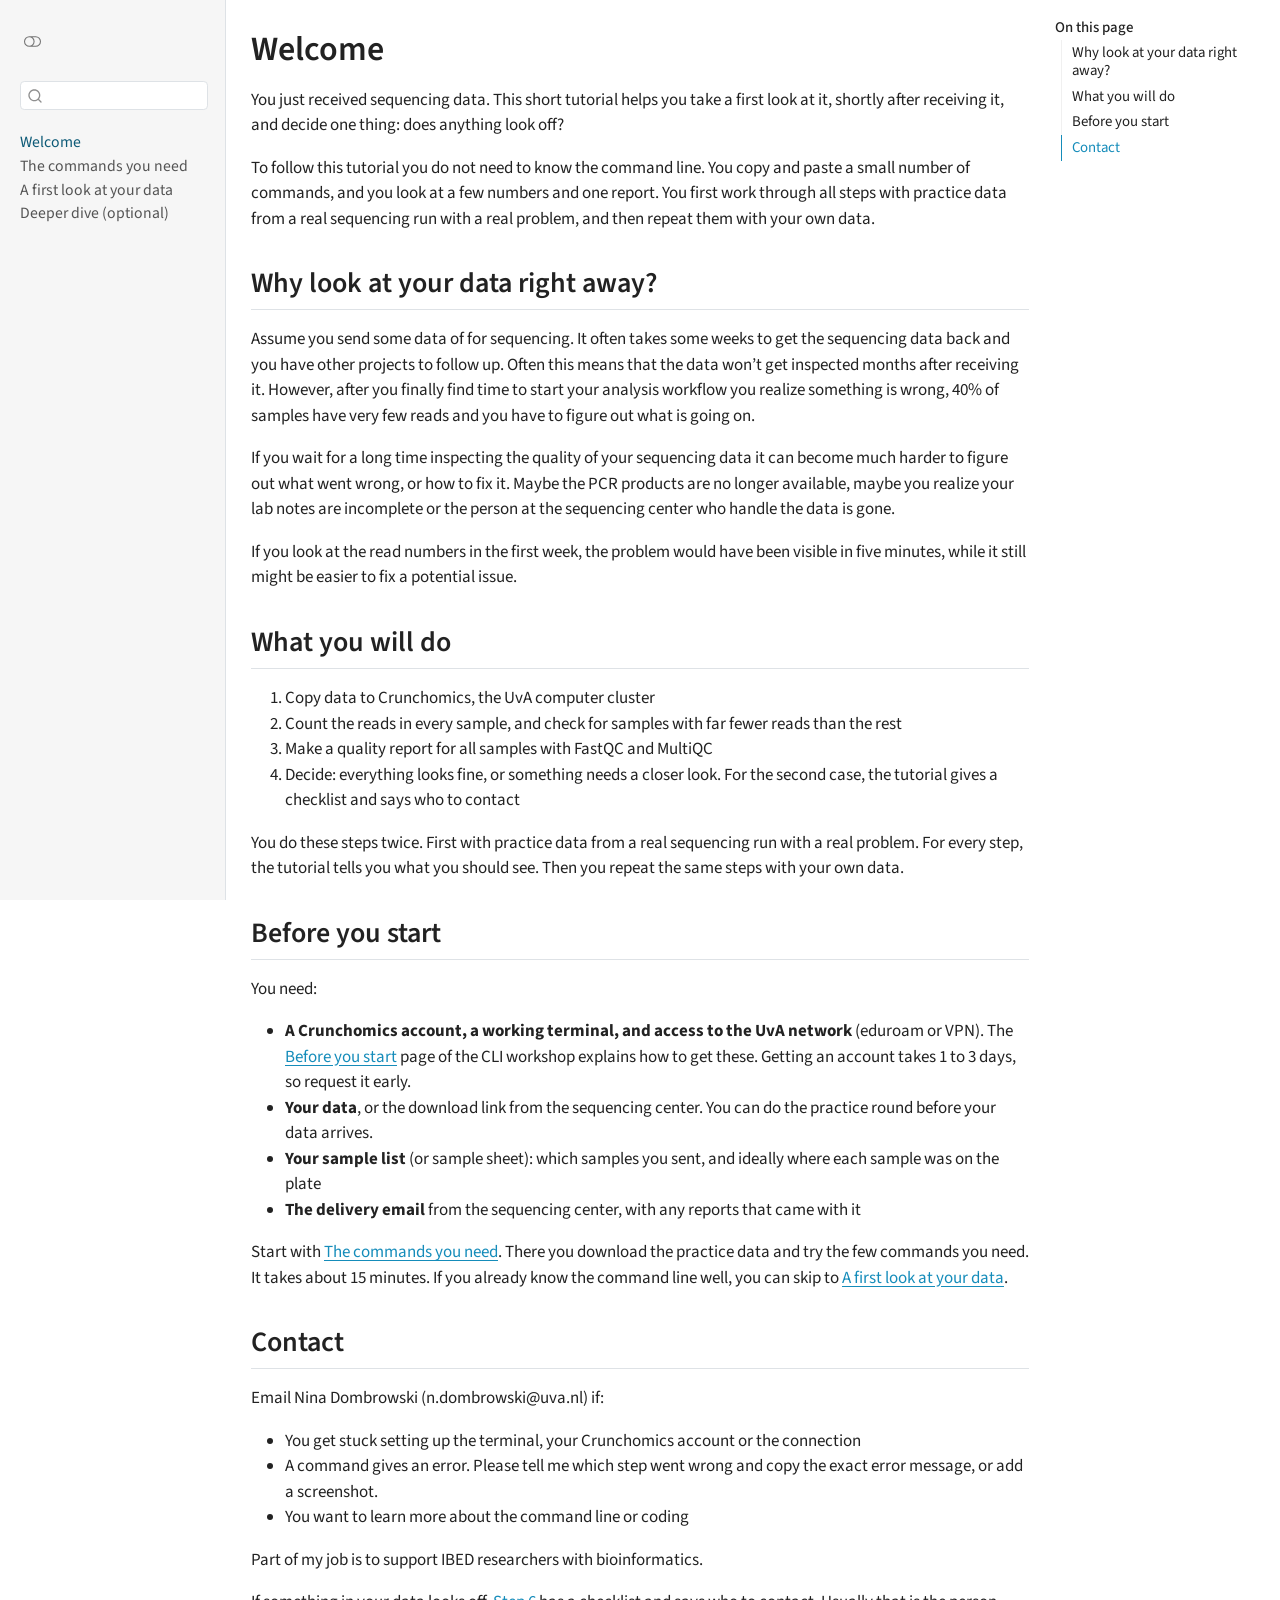
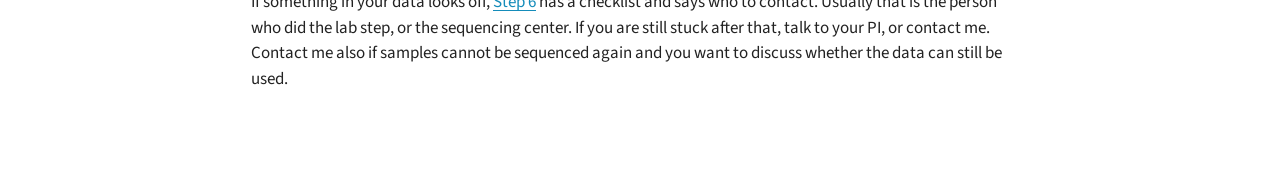
==== docs/index.html @ c7c20f43 "initial version put online" ====
<!DOCTYPE html>
<html xmlns="http://www.w3.org/1999/xhtml" lang="en" xml:lang="en"><head>

<meta charset="utf-8">
<meta name="generator" content="quarto-1.8.25">

<meta name="viewport" content="width=device-width, initial-scale=1.0, user-scalable=yes">


<title>Welcome – First look at your sequencing data</title>
<style>
code{white-space: pre-wrap;}
span.smallcaps{font-variant: small-caps;}
div.columns{display: flex; gap: min(4vw, 1.5em);}
div.column{flex: auto; overflow-x: auto;}
div.hanging-indent{margin-left: 1.5em; text-indent: -1.5em;}
ul.task-list{list-style: none;}
ul.task-list li input[type="checkbox"] {
  width: 0.8em;
  margin: 0 0.8em 0.2em -1em; /* quarto-specific, see https://github.com/quarto-dev/quarto-cli/issues/4556 */ 
  vertical-align: middle;
}
</style>


<script src="site_libs/quarto-nav/quarto-nav.js"></script>
<script src="site_libs/quarto-nav/headroom.min.js"></script>
<script src="site_libs/clipboard/clipboard.min.js"></script>
<script src="site_libs/quarto-search/autocomplete.umd.js"></script>
<script src="site_libs/quarto-search/fuse.min.js"></script>
<script src="site_libs/quarto-search/quarto-search.js"></script>
<meta name="quarto:offset" content="./">
<script src="site_libs/quarto-html/quarto.js" type="module"></script>
<script src="site_libs/quarto-html/tabsets/tabsets.js" type="module"></script>
<script src="site_libs/quarto-html/axe/axe-check.js" type="module"></script>
<script src="site_libs/quarto-html/popper.min.js"></script>
<script src="site_libs/quarto-html/tippy.umd.min.js"></script>
<script src="site_libs/quarto-html/anchor.min.js"></script>
<link href="site_libs/quarto-html/tippy.css" rel="stylesheet">
<link href="site_libs/quarto-html/quarto-syntax-highlighting-7b89279ff1a6dce999919e0e67d4d9ec.css" rel="stylesheet" class="quarto-color-scheme" id="quarto-text-highlighting-styles">
<link href="site_libs/quarto-html/quarto-syntax-highlighting-dark-707d8167ce6003fca903bfe2be84ab7f.css" rel="stylesheet" class="quarto-color-scheme quarto-color-alternate" id="quarto-text-highlighting-styles">
<link href="site_libs/quarto-html/quarto-syntax-highlighting-7b89279ff1a6dce999919e0e67d4d9ec.css" rel="stylesheet" class="quarto-color-scheme-extra" id="quarto-text-highlighting-styles">
<script src="site_libs/bootstrap/bootstrap.min.js"></script>
<link href="site_libs/bootstrap/bootstrap-icons.css" rel="stylesheet">
<link href="site_libs/bootstrap/bootstrap-a8c54b696edecc08a61f744415371247.min.css" rel="stylesheet" append-hash="true" class="quarto-color-scheme" id="quarto-bootstrap" data-mode="light">
<link href="site_libs/bootstrap/bootstrap-dark-7ecb8f517338ca286f29673a4347da8d.min.css" rel="stylesheet" append-hash="true" class="quarto-color-scheme quarto-color-alternate" id="quarto-bootstrap" data-mode="dark">
<link href="site_libs/bootstrap/bootstrap-a8c54b696edecc08a61f744415371247.min.css" rel="stylesheet" append-hash="true" class="quarto-color-scheme-extra" id="quarto-bootstrap" data-mode="light">
<script id="quarto-search-options" type="application/json">{
  "location": "sidebar",
  "copy-button": false,
  "collapse-after": 3,
  "panel-placement": "start",
  "type": "textbox",
  "limit": 50,
  "keyboard-shortcut": [
    "f",
    "/",
    "s"
  ],
  "show-item-context": false,
  "language": {
    "search-no-results-text": "No results",
    "search-matching-documents-text": "matching documents",
    "search-copy-link-title": "Copy link to search",
    "search-hide-matches-text": "Hide additional matches",
    "search-more-match-text": "more match in this document",
    "search-more-matches-text": "more matches in this document",
    "search-clear-button-title": "Clear",
    "search-text-placeholder": "",
    "search-detached-cancel-button-title": "Cancel",
    "search-submit-button-title": "Submit",
    "search-label": "Search"
  }
}</script>


</head>

<body class="nav-sidebar docked quarto-light"><script id="quarto-html-before-body" type="application/javascript">
    const toggleBodyColorMode = (bsSheetEl) => {
      const mode = bsSheetEl.getAttribute("data-mode");
      const bodyEl = window.document.querySelector("body");
      if (mode === "dark") {
        bodyEl.classList.add("quarto-dark");
        bodyEl.classList.remove("quarto-light");
      } else {
        bodyEl.classList.add("quarto-light");
        bodyEl.classList.remove("quarto-dark");
      }
    }
    const toggleBodyColorPrimary = () => {
      const bsSheetEl = window.document.querySelector("link#quarto-bootstrap:not([rel=disabled-stylesheet])");
      if (bsSheetEl) {
        toggleBodyColorMode(bsSheetEl);
      }
    }
    const setColorSchemeToggle = (alternate) => {
      const toggles = window.document.querySelectorAll('.quarto-color-scheme-toggle');
      for (let i=0; i < toggles.length; i++) {
        const toggle = toggles[i];
        if (toggle) {
          if (alternate) {
            toggle.classList.add("alternate");
          } else {
            toggle.classList.remove("alternate");
          }
        }
      }
    };
    const toggleColorMode = (alternate) => {
      // Switch the stylesheets
      const primaryStylesheets = window.document.querySelectorAll('link.quarto-color-scheme:not(.quarto-color-alternate)');
      const alternateStylesheets = window.document.querySelectorAll('link.quarto-color-scheme.quarto-color-alternate');
      manageTransitions('#quarto-margin-sidebar .nav-link', false);
      if (alternate) {
        // note: dark is layered on light, we don't disable primary!
        enableStylesheet(alternateStylesheets);
        for (const sheetNode of alternateStylesheets) {
          if (sheetNode.id === "quarto-bootstrap") {
            toggleBodyColorMode(sheetNode);
          }
        }
      } else {
        disableStylesheet(alternateStylesheets);
        enableStylesheet(primaryStylesheets)
        toggleBodyColorPrimary();
      }
      manageTransitions('#quarto-margin-sidebar .nav-link', true);
      // Switch the toggles
      setColorSchemeToggle(alternate)
      // Hack to workaround the fact that safari doesn't
      // properly recolor the scrollbar when toggling (#1455)
      if (navigator.userAgent.indexOf('Safari') > 0 && navigator.userAgent.indexOf('Chrome') == -1) {
        manageTransitions("body", false);
        window.scrollTo(0, 1);
        setTimeout(() => {
          window.scrollTo(0, 0);
          manageTransitions("body", true);
        }, 40);
      }
    }
    const disableStylesheet = (stylesheets) => {
      for (let i=0; i < stylesheets.length; i++) {
        const stylesheet = stylesheets[i];
        stylesheet.rel = 'disabled-stylesheet';
      }
    }
    const enableStylesheet = (stylesheets) => {
      for (let i=0; i < stylesheets.length; i++) {
        const stylesheet = stylesheets[i];
        if(stylesheet.rel !== 'stylesheet') { // for Chrome, which will still FOUC without this check
          stylesheet.rel = 'stylesheet';
        }
      }
    }
    const manageTransitions = (selector, allowTransitions) => {
      const els = window.document.querySelectorAll(selector);
      for (let i=0; i < els.length; i++) {
        const el = els[i];
        if (allowTransitions) {
          el.classList.remove('notransition');
        } else {
          el.classList.add('notransition');
        }
      }
    }
    const isFileUrl = () => {
      return window.location.protocol === 'file:';
    }
    const hasAlternateSentinel = () => {
      let styleSentinel = getColorSchemeSentinel();
      if (styleSentinel !== null) {
        return styleSentinel === "alternate";
      } else {
        return false;
      }
    }
    const setStyleSentinel = (alternate) => {
      const value = alternate ? "alternate" : "default";
      if (!isFileUrl()) {
        window.localStorage.setItem("quarto-color-scheme", value);
      } else {
        localAlternateSentinel = value;
      }
    }
    const getColorSchemeSentinel = () => {
      if (!isFileUrl()) {
        const storageValue = window.localStorage.getItem("quarto-color-scheme");
        return storageValue != null ? storageValue : localAlternateSentinel;
      } else {
        return localAlternateSentinel;
      }
    }
    const toggleGiscusIfUsed = (isAlternate, darkModeDefault) => {
      const baseTheme = document.querySelector('#giscus-base-theme')?.value ?? 'light';
      const alternateTheme = document.querySelector('#giscus-alt-theme')?.value ?? 'dark';
      let newTheme = '';
      if(authorPrefersDark) {
        newTheme = isAlternate ? baseTheme : alternateTheme;
      } else {
        newTheme = isAlternate ? alternateTheme : baseTheme;
      }
      const changeGiscusTheme = () => {
        // From: https://github.com/giscus/giscus/issues/336
        const sendMessage = (message) => {
          const iframe = document.querySelector('iframe.giscus-frame');
          if (!iframe) return;
          iframe.contentWindow.postMessage({ giscus: message }, 'https://giscus.app');
        }
        sendMessage({
          setConfig: {
            theme: newTheme
          }
        });
      }
      const isGiscussLoaded = window.document.querySelector('iframe.giscus-frame') !== null;
      if (isGiscussLoaded) {
        changeGiscusTheme();
      }
    };
    const authorPrefersDark = false;
    const darkModeDefault = authorPrefersDark;
      document.querySelector('link#quarto-text-highlighting-styles.quarto-color-scheme-extra').rel = 'disabled-stylesheet';
      document.querySelector('link#quarto-bootstrap.quarto-color-scheme-extra').rel = 'disabled-stylesheet';
    let localAlternateSentinel = darkModeDefault ? 'alternate' : 'default';
    // Dark / light mode switch
    window.quartoToggleColorScheme = () => {
      // Read the current dark / light value
      let toAlternate = !hasAlternateSentinel();
      toggleColorMode(toAlternate);
      setStyleSentinel(toAlternate);
      toggleGiscusIfUsed(toAlternate, darkModeDefault);
      window.dispatchEvent(new Event('resize'));
    };
    // Switch to dark mode if need be
    if (hasAlternateSentinel()) {
      toggleColorMode(true);
    } else {
      toggleColorMode(false);
    }
  </script>

<div id="quarto-search-results"></div>
  <header id="quarto-header" class="headroom fixed-top">
  <nav class="quarto-secondary-nav">
    <div class="container-fluid d-flex">
      <button type="button" class="quarto-btn-toggle btn" data-bs-toggle="collapse" role="button" data-bs-target=".quarto-sidebar-collapse-item" aria-controls="quarto-sidebar" aria-expanded="false" aria-label="Toggle sidebar navigation" onclick="if (window.quartoToggleHeadroom) { window.quartoToggleHeadroom(); }">
        <i class="bi bi-layout-text-sidebar-reverse"></i>
      </button>
        <nav class="quarto-page-breadcrumbs" aria-label="breadcrumb"><ol class="breadcrumb"><li class="breadcrumb-item"><a href="./index.html">Welcome</a></li></ol></nav>
        <a class="flex-grow-1" role="navigation" data-bs-toggle="collapse" data-bs-target=".quarto-sidebar-collapse-item" aria-controls="quarto-sidebar" aria-expanded="false" aria-label="Toggle sidebar navigation" onclick="if (window.quartoToggleHeadroom) { window.quartoToggleHeadroom(); }">      
        </a>
      <button type="button" class="btn quarto-search-button" aria-label="Search" onclick="window.quartoOpenSearch();">
        <i class="bi bi-search"></i>
      </button>
    </div>
  </nav>
</header>
<!-- content -->
<div id="quarto-content" class="quarto-container page-columns page-rows-contents page-layout-article">
<!-- sidebar -->
  <nav id="quarto-sidebar" class="sidebar collapse collapse-horizontal quarto-sidebar-collapse-item sidebar-navigation docked overflow-auto">
    <div class="pt-lg-2 mt-2 text-left sidebar-header">
      <a href="./index.html" class="sidebar-logo-link">
      </a>
      <div class="sidebar-tools-main">
  <a href="" class="quarto-color-scheme-toggle quarto-navigation-tool  px-1" onclick="window.quartoToggleColorScheme(); return false;" title="Toggle dark mode"><i class="bi"></i></a>
</div>
      </div>
        <div class="mt-2 flex-shrink-0 align-items-center">
        <div class="sidebar-search">
        <div id="quarto-search" class="" title="Search"></div>
        </div>
        </div>
    <div class="sidebar-menu-container"> 
    <ul class="list-unstyled mt-1">
        <li class="sidebar-item">
  <div class="sidebar-item-container"> 
  <a href="./index.html" class="sidebar-item-text sidebar-link active">
 <span class="menu-text">Welcome</span></a>
  </div>
</li>
        <li class="sidebar-item">
  <div class="sidebar-item-container"> 
  <a href="./source/cli_minimum.html" class="sidebar-item-text sidebar-link">
 <span class="menu-text">The commands you need</span></a>
  </div>
</li>
        <li class="sidebar-item">
  <div class="sidebar-item-container"> 
  <a href="./source/first_look.html" class="sidebar-item-text sidebar-link">
 <span class="menu-text">A first look at your data</span></a>
  </div>
</li>
        <li class="sidebar-item">
  <div class="sidebar-item-container"> 
  <a href="./source/deeper_dive.html" class="sidebar-item-text sidebar-link">
 <span class="menu-text">Deeper dive (optional)</span></a>
  </div>
</li>
    </ul>
    </div>
</nav>
<div id="quarto-sidebar-glass" class="quarto-sidebar-collapse-item" data-bs-toggle="collapse" data-bs-target=".quarto-sidebar-collapse-item"></div>
<!-- margin-sidebar -->
    <div id="quarto-margin-sidebar" class="sidebar margin-sidebar">
        <nav id="TOC" role="doc-toc" class="toc-active">
    <h2 id="toc-title">On this page</h2>
   
  <ul>
  <li><a href="#why-look-at-your-data-right-away" id="toc-why-look-at-your-data-right-away" class="nav-link active" data-scroll-target="#why-look-at-your-data-right-away">Why look at your data right away?</a></li>
  <li><a href="#what-you-will-do" id="toc-what-you-will-do" class="nav-link" data-scroll-target="#what-you-will-do">What you will do</a></li>
  <li><a href="#before-you-start" id="toc-before-you-start" class="nav-link" data-scroll-target="#before-you-start">Before you start</a></li>
  <li><a href="#contact" id="toc-contact" class="nav-link" data-scroll-target="#contact">Contact</a></li>
  </ul>
</nav>
    </div>
<!-- main -->
<main class="content" id="quarto-document-content">


<header id="title-block-header" class="quarto-title-block default">
<div class="quarto-title">
<h1 class="title">Welcome</h1>
</div>



<div class="quarto-title-meta">

    
  
    
  </div>
  


</header>


<p>You just received sequencing data. This short tutorial helps you take a first look at it, shortly after receiving it, and decide one thing: does anything look off?</p>
<p>To follow this tutorial you do not need to know the command line. You copy and paste a small number of commands, and you look at a few numbers and one report. You first work through all steps with practice data from a real sequencing run with a real problem, and then repeat them with your own data.</p>
<section id="why-look-at-your-data-right-away" class="level2">
<h2 class="anchored" data-anchor-id="why-look-at-your-data-right-away">Why look at your data right away?</h2>
<p>Assume you send some data of for sequencing. It often takes some weeks to get the sequencing data back and you have other projects to follow up. Often this means that the data won’t get inspected months after receiving it. However, after you finally find time to start your analysis workflow you realize something is wrong, 40% of samples have very few reads and you have to figure out what is going on.</p>
<p>If you wait for a long time inspecting the quality of your sequencing data it can become much harder to figure out what went wrong, or how to fix it. Maybe the PCR products are no longer available, maybe you realize your lab notes are incomplete or the person at the sequencing center who handle the data is gone.</p>
<p>If you look at the read numbers in the first week, the problem would have been visible in five minutes, while it still might be easier to fix a potential issue.</p>
</section>
<section id="what-you-will-do" class="level2">
<h2 class="anchored" data-anchor-id="what-you-will-do">What you will do</h2>
<ol type="1">
<li>Copy data to Crunchomics, the UvA computer cluster</li>
<li>Count the reads in every sample, and check for samples with far fewer reads than the rest</li>
<li>Make a quality report for all samples with FastQC and MultiQC</li>
<li>Decide: everything looks fine, or something needs a closer look. For the second case, the tutorial gives a checklist and says who to contact</li>
</ol>
<p>You do these steps twice. First with practice data from a real sequencing run with a real problem. For every step, the tutorial tells you what you should see. Then you repeat the same steps with your own data.</p>
</section>
<section id="before-you-start" class="level2">
<h2 class="anchored" data-anchor-id="before-you-start">Before you start</h2>
<p>You need:</p>
<ul>
<li><strong>A Crunchomics account, a working terminal, and access to the UvA network</strong> (eduroam or VPN). The <a href="https://ndombrowski.github.io/cli_workshop/source/installation.html">Before you start</a> page of the CLI workshop explains how to get these. Getting an account takes 1 to 3 days, so request it early.</li>
<li><strong>Your data</strong>, or the download link from the sequencing center. You can do the practice round before your data arrives.</li>
<li><strong>Your sample list</strong> (or sample sheet): which samples you sent, and ideally where each sample was on the plate</li>
<li><strong>The delivery email</strong> from the sequencing center, with any reports that came with it</li>
</ul>
<p>Start with <a href="./source/cli_minimum.html">The commands you need</a>. There you download the practice data and try the few commands you need. It takes about 15 minutes. If you already know the command line well, you can skip to <a href="./source/first_look.html">A first look at your data</a>.</p>
</section>
<section id="contact" class="level2">
<h2 class="anchored" data-anchor-id="contact">Contact</h2>
<p>Email Nina Dombrowski (n.dombrowski@uva.nl) if:</p>
<ul>
<li>You get stuck setting up the terminal, your Crunchomics account or the connection</li>
<li>A command gives an error. Please tell me which step went wrong and copy the exact error message, or add a screenshot.</li>
<li>You want to learn more about the command line or coding</li>
</ul>
<p>Part of my job is to support IBED researchers with bioinformatics.</p>
<p>If something in your data looks off, <a href="./source/first_look.html#step-6-decide">Step 6</a> has a checklist and says who to contact. Usually that is the person who did the lab step, or the sequencing center. If you are still stuck after that, talk to your PI, or contact me. Contact me also if samples cannot be sequenced again and you want to discuss whether the data can still be used.</p>


</section>

</main> <!-- /main -->
<script id="quarto-html-after-body" type="application/javascript">
  window.document.addEventListener("DOMContentLoaded", function (event) {
    // Ensure there is a toggle, if there isn't float one in the top right
    if (window.document.querySelector('.quarto-color-scheme-toggle') === null) {
      const a = window.document.createElement('a');
      a.classList.add('top-right');
      a.classList.add('quarto-color-scheme-toggle');
      a.href = "";
      a.onclick = function() { try { window.quartoToggleColorScheme(); } catch {} return false; };
      const i = window.document.createElement("i");
      i.classList.add('bi');
      a.appendChild(i);
      window.document.body.appendChild(a);
    }
    setColorSchemeToggle(hasAlternateSentinel())
    const icon = "";
    const anchorJS = new window.AnchorJS();
    anchorJS.options = {
      placement: 'right',
      icon: icon
    };
    anchorJS.add('.anchored');
    const isCodeAnnotation = (el) => {
      for (const clz of el.classList) {
        if (clz.startsWith('code-annotation-')) {                     
          return true;
        }
      }
      return false;
    }
    const onCopySuccess = function(e) {
      // button target
      const button = e.trigger;
      // don't keep focus
      button.blur();
      // flash "checked"
      button.classList.add('code-copy-button-checked');
      var currentTitle = button.getAttribute("title");
      button.setAttribute("title", "Copied!");
      let tooltip;
      if (window.bootstrap) {
        button.setAttribute("data-bs-toggle", "tooltip");
        button.setAttribute("data-bs-placement", "left");
        button.setAttribute("data-bs-title", "Copied!");
        tooltip = new bootstrap.Tooltip(button, 
          { trigger: "manual", 
            customClass: "code-copy-button-tooltip",
            offset: [0, -8]});
        tooltip.show();    
      }
      setTimeout(function() {
        if (tooltip) {
          tooltip.hide();
          button.removeAttribute("data-bs-title");
          button.removeAttribute("data-bs-toggle");
          button.removeAttribute("data-bs-placement");
        }
        button.setAttribute("title", currentTitle);
        button.classList.remove('code-copy-button-checked');
      }, 1000);
      // clear code selection
      e.clearSelection();
    }
    const getTextToCopy = function(trigger) {
      const outerScaffold = trigger.parentElement.cloneNode(true);
      const codeEl = outerScaffold.querySelector('code');
      for (const childEl of codeEl.children) {
        if (isCodeAnnotation(childEl)) {
          childEl.remove();
        }
      }
      return codeEl.innerText;
    }
    const clipboard = new window.ClipboardJS('.code-copy-button:not([data-in-quarto-modal])', {
      text: getTextToCopy
    });
    clipboard.on('success', onCopySuccess);
    if (window.document.getElementById('quarto-embedded-source-code-modal')) {
      const clipboardModal = new window.ClipboardJS('.code-copy-button[data-in-quarto-modal]', {
        text: getTextToCopy,
        container: window.document.getElementById('quarto-embedded-source-code-modal')
      });
      clipboardModal.on('success', onCopySuccess);
    }
      var localhostRegex = new RegExp(/^(?:http|https):\/\/localhost\:?[0-9]*\//);
      var mailtoRegex = new RegExp(/^mailto:/);
        var filterRegex = new RegExp('/' + window.location.host + '/');
      var isInternal = (href) => {
          return filterRegex.test(href) || localhostRegex.test(href) || mailtoRegex.test(href);
      }
      // Inspect non-navigation links and adorn them if external
     var links = window.document.querySelectorAll('a[href]:not(.nav-link):not(.navbar-brand):not(.toc-action):not(.sidebar-link):not(.sidebar-item-toggle):not(.pagination-link):not(.no-external):not([aria-hidden]):not(.dropdown-item):not(.quarto-navigation-tool):not(.about-link)');
      for (var i=0; i<links.length; i++) {
        const link = links[i];
        if (!isInternal(link.href)) {
          // undo the damage that might have been done by quarto-nav.js in the case of
          // links that we want to consider external
          if (link.dataset.originalHref !== undefined) {
            link.href = link.dataset.originalHref;
          }
        }
      }
    function tippyHover(el, contentFn, onTriggerFn, onUntriggerFn) {
      const config = {
        allowHTML: true,
        maxWidth: 500,
        delay: 100,
        arrow: false,
        appendTo: function(el) {
            return el.parentElement;
        },
        interactive: true,
        interactiveBorder: 10,
        theme: 'quarto',
        placement: 'bottom-start',
      };
      if (contentFn) {
        config.content = contentFn;
      }
      if (onTriggerFn) {
        config.onTrigger = onTriggerFn;
      }
      if (onUntriggerFn) {
        config.onUntrigger = onUntriggerFn;
      }
      window.tippy(el, config); 
    }
    const noterefs = window.document.querySelectorAll('a[role="doc-noteref"]');
    for (var i=0; i<noterefs.length; i++) {
      const ref = noterefs[i];
      tippyHover(ref, function() {
        // use id or data attribute instead here
        let href = ref.getAttribute('data-footnote-href') || ref.getAttribute('href');
        try { href = new URL(href).hash; } catch {}
        const id = href.replace(/^#\/?/, "");
        const note = window.document.getElementById(id);
        if (note) {
          return note.innerHTML;
        } else {
          return "";
        }
      });
    }
    const xrefs = window.document.querySelectorAll('a.quarto-xref');
    const processXRef = (id, note) => {
      // Strip column container classes
      const stripColumnClz = (el) => {
        el.classList.remove("page-full", "page-columns");
        if (el.children) {
          for (const child of el.children) {
            stripColumnClz(child);
          }
        }
      }
      stripColumnClz(note)
      if (id === null || id.startsWith('sec-')) {
        // Special case sections, only their first couple elements
        const container = document.createElement("div");
        if (note.children && note.children.length > 2) {
          container.appendChild(note.children[0].cloneNode(true));
          for (let i = 1; i < note.children.length; i++) {
            const child = note.children[i];
            if (child.tagName === "P" && child.innerText === "") {
              continue;
            } else {
              container.appendChild(child.cloneNode(true));
              break;
            }
          }
          if (window.Quarto?.typesetMath) {
            window.Quarto.typesetMath(container);
          }
          return container.innerHTML
        } else {
          if (window.Quarto?.typesetMath) {
            window.Quarto.typesetMath(note);
          }
          return note.innerHTML;
        }
      } else {
        // Remove any anchor links if they are present
        const anchorLink = note.querySelector('a.anchorjs-link');
        if (anchorLink) {
          anchorLink.remove();
        }
        if (window.Quarto?.typesetMath) {
          window.Quarto.typesetMath(note);
        }
        if (note.classList.contains("callout")) {
          return note.outerHTML;
        } else {
          return note.innerHTML;
        }
      }
    }
    for (var i=0; i<xrefs.length; i++) {
      const xref = xrefs[i];
      tippyHover(xref, undefined, function(instance) {
        instance.disable();
        let url = xref.getAttribute('href');
        let hash = undefined; 
        if (url.startsWith('#')) {
          hash = url;
        } else {
          try { hash = new URL(url).hash; } catch {}
        }
        if (hash) {
          const id = hash.replace(/^#\/?/, "");
          const note = window.document.getElementById(id);
          if (note !== null) {
            try {
              const html = processXRef(id, note.cloneNode(true));
              instance.setContent(html);
            } finally {
              instance.enable();
              instance.show();
            }
          } else {
            // See if we can fetch this
            fetch(url.split('#')[0])
            .then(res => res.text())
            .then(html => {
              const parser = new DOMParser();
              const htmlDoc = parser.parseFromString(html, "text/html");
              const note = htmlDoc.getElementById(id);
              if (note !== null) {
                const html = processXRef(id, note);
                instance.setContent(html);
              } 
            }).finally(() => {
              instance.enable();
              instance.show();
            });
          }
        } else {
          // See if we can fetch a full url (with no hash to target)
          // This is a special case and we should probably do some content thinning / targeting
          fetch(url)
          .then(res => res.text())
          .then(html => {
            const parser = new DOMParser();
            const htmlDoc = parser.parseFromString(html, "text/html");
            const note = htmlDoc.querySelector('main.content');
            if (note !== null) {
              // This should only happen for chapter cross references
              // (since there is no id in the URL)
              // remove the first header
              if (note.children.length > 0 && note.children[0].tagName === "HEADER") {
                note.children[0].remove();
              }
              const html = processXRef(null, note);
              instance.setContent(html);
            } 
          }).finally(() => {
            instance.enable();
            instance.show();
          });
        }
      }, function(instance) {
      });
    }
        let selectedAnnoteEl;
        const selectorForAnnotation = ( cell, annotation) => {
          let cellAttr = 'data-code-cell="' + cell + '"';
          let lineAttr = 'data-code-annotation="' +  annotation + '"';
          const selector = 'span[' + cellAttr + '][' + lineAttr + ']';
          return selector;
        }
        const selectCodeLines = (annoteEl) => {
          const doc = window.document;
          const targetCell = annoteEl.getAttribute("data-target-cell");
          const targetAnnotation = annoteEl.getAttribute("data-target-annotation");
          const annoteSpan = window.document.querySelector(selectorForAnnotation(targetCell, targetAnnotation));
          const lines = annoteSpan.getAttribute("data-code-lines").split(",");
          const lineIds = lines.map((line) => {
            return targetCell + "-" + line;
          })
          let top = null;
          let height = null;
          let parent = null;
          if (lineIds.length > 0) {
              //compute the position of the single el (top and bottom and make a div)
              const el = window.document.getElementById(lineIds[0]);
              top = el.offsetTop;
              height = el.offsetHeight;
              parent = el.parentElement.parentElement;
            if (lineIds.length > 1) {
              const lastEl = window.document.getElementById(lineIds[lineIds.length - 1]);
              const bottom = lastEl.offsetTop + lastEl.offsetHeight;
              height = bottom - top;
            }
            if (top !== null && height !== null && parent !== null) {
              // cook up a div (if necessary) and position it 
              let div = window.document.getElementById("code-annotation-line-highlight");
              if (div === null) {
                div = window.document.createElement("div");
                div.setAttribute("id", "code-annotation-line-highlight");
                div.style.position = 'absolute';
                parent.appendChild(div);
              }
              div.style.top = top - 2 + "px";
              div.style.height = height + 4 + "px";
              div.style.left = 0;
              let gutterDiv = window.document.getElementById("code-annotation-line-highlight-gutter");
              if (gutterDiv === null) {
                gutterDiv = window.document.createElement("div");
                gutterDiv.setAttribute("id", "code-annotation-line-highlight-gutter");
                gutterDiv.style.position = 'absolute';
                const codeCell = window.document.getElementById(targetCell);
                const gutter = codeCell.querySelector('.code-annotation-gutter');
                gutter.appendChild(gutterDiv);
              }
              gutterDiv.style.top = top - 2 + "px";
              gutterDiv.style.height = height + 4 + "px";
            }
            selectedAnnoteEl = annoteEl;
          }
        };
        const unselectCodeLines = () => {
          const elementsIds = ["code-annotation-line-highlight", "code-annotation-line-highlight-gutter"];
          elementsIds.forEach((elId) => {
            const div = window.document.getElementById(elId);
            if (div) {
              div.remove();
            }
          });
          selectedAnnoteEl = undefined;
        };
          // Handle positioning of the toggle
      window.addEventListener(
        "resize",
        throttle(() => {
          elRect = undefined;
          if (selectedAnnoteEl) {
            selectCodeLines(selectedAnnoteEl);
          }
        }, 10)
      );
      function throttle(fn, ms) {
      let throttle = false;
      let timer;
        return (...args) => {
          if(!throttle) { // first call gets through
              fn.apply(this, args);
              throttle = true;
          } else { // all the others get throttled
              if(timer) clearTimeout(timer); // cancel #2
              timer = setTimeout(() => {
                fn.apply(this, args);
                timer = throttle = false;
              }, ms);
          }
        };
      }
        // Attach click handler to the DT
        const annoteDls = window.document.querySelectorAll('dt[data-target-cell]');
        for (const annoteDlNode of annoteDls) {
          annoteDlNode.addEventListener('click', (event) => {
            const clickedEl = event.target;
            if (clickedEl !== selectedAnnoteEl) {
              unselectCodeLines();
              const activeEl = window.document.querySelector('dt[data-target-cell].code-annotation-active');
              if (activeEl) {
                activeEl.classList.remove('code-annotation-active');
              }
              selectCodeLines(clickedEl);
              clickedEl.classList.add('code-annotation-active');
            } else {
              // Unselect the line
              unselectCodeLines();
              clickedEl.classList.remove('code-annotation-active');
            }
          });
        }
    const findCites = (el) => {
      const parentEl = el.parentElement;
      if (parentEl) {
        const cites = parentEl.dataset.cites;
        if (cites) {
          return {
            el,
            cites: cites.split(' ')
          };
        } else {
          return findCites(el.parentElement)
        }
      } else {
        return undefined;
      }
    };
    var bibliorefs = window.document.querySelectorAll('a[role="doc-biblioref"]');
    for (var i=0; i<bibliorefs.length; i++) {
      const ref = bibliorefs[i];
      const citeInfo = findCites(ref);
      if (citeInfo) {
        tippyHover(citeInfo.el, function() {
          var popup = window.document.createElement('div');
          citeInfo.cites.forEach(function(cite) {
            var citeDiv = window.document.createElement('div');
            citeDiv.classList.add('hanging-indent');
            citeDiv.classList.add('csl-entry');
            var biblioDiv = window.document.getElementById('ref-' + cite);
            if (biblioDiv) {
              citeDiv.innerHTML = biblioDiv.innerHTML;
            }
            popup.appendChild(citeDiv);
          });
          return popup.innerHTML;
        });
      }
    }
  });
  </script>
</div> <!-- /content -->




</body></html>
---- docs/site_libs/quarto-html/tippy.css ----
.tippy-box[data-animation=fade][data-state=hidden]{opacity:0}[data-tippy-root]{max-width:calc(100vw - 10px)}.tippy-box{position:relative;background-color:#333;color:#fff;border-radius:4px;font-size:14px;line-height:1.4;white-space:normal;outline:0;transition-property:transform,visibility,opacity}.tippy-box[data-placement^=top]>.tippy-arrow{bottom:0}.tippy-box[data-placement^=top]>.tippy-arrow:before{bottom:-7px;left:0;border-width:8px 8px 0;border-top-color:initial;transform-origin:center top}.tippy-box[data-placement^=bottom]>.tippy-arrow{top:0}.tippy-box[data-placement^=bottom]>.tippy-arrow:before{top:-7px;left:0;border-width:0 8px 8px;border-bottom-color:initial;transform-origin:center bottom}.tippy-box[data-placement^=left]>.tippy-arrow{right:0}.tippy-box[data-placement^=left]>.tippy-arrow:before{border-width:8px 0 8px 8px;border-left-color:initial;right:-7px;transform-origin:center left}.tippy-box[data-placement^=right]>.tippy-arrow{left:0}.tippy-box[data-placement^=right]>.tippy-arrow:before{left:-7px;border-width:8px 8px 8px 0;border-right-color:initial;transform-origin:center right}.tippy-box[data-inertia][data-state=visible]{transition-timing-function:cubic-bezier(.54,1.5,.38,1.11)}.tippy-arrow{width:16px;height:16px;color:#333}.tippy-arrow:before{content:"";position:absolute;border-color:transparent;border-style:solid}.tippy-content{position:relative;padding:5px 9px;z-index:1}
---- docs/site_libs/quarto-html/quarto-syntax-highlighting-7b89279ff1a6dce999919e0e67d4d9ec.css ----
/* quarto syntax highlight colors */
:root {
  --quarto-hl-ot-color: #003B4F;
  --quarto-hl-at-color: #657422;
  --quarto-hl-ss-color: #20794D;
  --quarto-hl-an-color: #5E5E5E;
  --quarto-hl-fu-color: #4758AB;
  --quarto-hl-st-color: #20794D;
  --quarto-hl-cf-color: #003B4F;
  --quarto-hl-op-color: #5E5E5E;
  --quarto-hl-er-color: #AD0000;
  --quarto-hl-bn-color: #AD0000;
  --quarto-hl-al-color: #AD0000;
  --quarto-hl-va-color: #111111;
  --quarto-hl-bu-color: inherit;
  --quarto-hl-ex-color: inherit;
  --quarto-hl-pp-color: #AD0000;
  --quarto-hl-in-color: #5E5E5E;
  --quarto-hl-vs-color: #20794D;
  --quarto-hl-wa-color: #5E5E5E;
  --quarto-hl-do-color: #5E5E5E;
  --quarto-hl-im-color: #00769E;
  --quarto-hl-ch-color: #20794D;
  --quarto-hl-dt-color: #AD0000;
  --quarto-hl-fl-color: #AD0000;
  --quarto-hl-co-color: #5E5E5E;
  --quarto-hl-cv-color: #5E5E5E;
  --quarto-hl-cn-color: #8f5902;
  --quarto-hl-sc-color: #5E5E5E;
  --quarto-hl-dv-color: #AD0000;
  --quarto-hl-kw-color: #003B4F;
}

/* other quarto variables */
:root {
  --quarto-font-monospace: SFMono-Regular, Menlo, Monaco, Consolas, "Liberation Mono", "Courier New", monospace;
}

/* syntax highlight based on Pandoc's rules */
pre > code.sourceCode > span {
  color: #003B4F;
}

code.sourceCode > span {
  color: #003B4F;
}

div.sourceCode,
div.sourceCode pre.sourceCode {
  color: #003B4F;
}

/* Normal */
code span {
  color: #003B4F;
}

/* Alert */
code span.al {
  color: #AD0000;
  font-style: inherit;
}

/* Annotation */
code span.an {
  color: #5E5E5E;
  font-style: inherit;
}

/* Attribute */
code span.at {
  color: #657422;
  font-style: inherit;
}

/* BaseN */
code span.bn {
  color: #AD0000;
  font-style: inherit;
}

/* BuiltIn */
code span.bu {
  font-style: inherit;
}

/* ControlFlow */
code span.cf {
  color: #003B4F;
  font-weight: bold;
  font-style: inherit;
}

/* Char */
code span.ch {
  color: #20794D;
  font-style: inherit;
}

/* Constant */
code span.cn {
  color: #8f5902;
  font-style: inherit;
}

/* Comment */
code span.co {
  color: #5E5E5E;
  font-style: inherit;
}

/* CommentVar */
code span.cv {
  color: #5E5E5E;
  font-style: italic;
}

/* Documentation */
code span.do {
  color: #5E5E5E;
  font-style: italic;
}

/* DataType */
code span.dt {
  color: #AD0000;
  font-style: inherit;
}

/* DecVal */
code span.dv {
  color: #AD0000;
  font-style: inherit;
}

/* Error */
code span.er {
  color: #AD0000;
  font-style: inherit;
}

/* Extension */
code span.ex {
  font-style: inherit;
}

/* Float */
code span.fl {
  color: #AD0000;
  font-style: inherit;
}

/* Function */
code span.fu {
  color: #4758AB;
  font-style: inherit;
}

/* Import */
code span.im {
  color: #00769E;
  font-style: inherit;
}

/* Information */
code span.in {
  color: #5E5E5E;
  font-style: inherit;
}

/* Keyword */
code span.kw {
  color: #003B4F;
  font-weight: bold;
  font-style: inherit;
}

/* Operator */
code span.op {
  color: #5E5E5E;
  font-style: inherit;
}

/* Other */
code span.ot {
  color: #003B4F;
  font-style: inherit;
}

/* Preprocessor */
code span.pp {
  color: #AD0000;
  font-style: inherit;
}

/* SpecialChar */
code span.sc {
  color: #5E5E5E;
  font-style: inherit;
}

/* SpecialString */
code span.ss {
  color: #20794D;
  font-style: inherit;
}

/* String */
code span.st {
  color: #20794D;
  font-style: inherit;
}

/* Variable */
code span.va {
  color: #111111;
  font-style: inherit;
}

/* VerbatimString */
code span.vs {
  color: #20794D;
  font-style: inherit;
}

/* Warning */
code span.wa {
  color: #5E5E5E;
  font-style: italic;
}

.prevent-inlining {
  content: "</";
}

/*# sourceMappingURL=3944bc705cfaf4c80e56f77c5205168a.css.map */
---- docs/site_libs/quarto-html/quarto-syntax-highlighting-dark-707d8167ce6003fca903bfe2be84ab7f.css ----
/* quarto syntax highlight colors */
:root {
  --quarto-hl-al-color: #f07178;
  --quarto-hl-an-color: #d4d0ab;
  --quarto-hl-at-color: #00e0e0;
  --quarto-hl-bn-color: #d4d0ab;
  --quarto-hl-bu-color: #abe338;
  --quarto-hl-ch-color: #abe338;
  --quarto-hl-co-color: #f8f8f2;
  --quarto-hl-cv-color: #ffd700;
  --quarto-hl-cn-color: #ffd700;
  --quarto-hl-cf-color: #ffa07a;
  --quarto-hl-dt-color: #ffa07a;
  --quarto-hl-dv-color: #d4d0ab;
  --quarto-hl-do-color: #f8f8f2;
  --quarto-hl-er-color: #f07178;
  --quarto-hl-ex-color: #00e0e0;
  --quarto-hl-fl-color: #d4d0ab;
  --quarto-hl-fu-color: #ffa07a;
  --quarto-hl-im-color: #abe338;
  --quarto-hl-in-color: #d4d0ab;
  --quarto-hl-kw-color: #ffa07a;
  --quarto-hl-op-color: #ffa07a;
  --quarto-hl-ot-color: #00e0e0;
  --quarto-hl-pp-color: #dcc6e0;
  --quarto-hl-re-color: #00e0e0;
  --quarto-hl-sc-color: #abe338;
  --quarto-hl-ss-color: #abe338;
  --quarto-hl-st-color: #abe338;
  --quarto-hl-va-color: #00e0e0;
  --quarto-hl-vs-color: #abe338;
  --quarto-hl-wa-color: #dcc6e0;
}

/* other quarto variables */
:root {
  --quarto-font-monospace: SFMono-Regular, Menlo, Monaco, Consolas, "Liberation Mono", "Courier New", monospace;
}

/* syntax highlight based on Pandoc's rules */
pre > code.sourceCode > span {
  color: #f8f8f2;
}

code.sourceCode > span {
  color: #f8f8f2;
}

div.sourceCode,
div.sourceCode pre.sourceCode {
  color: #f8f8f2;
}

/* Normal */
code span {
  color: #f8f8f2;
}

/* Alert */
code span.al {
  color: #f07178;
}

/* Annotation */
code span.an {
  color: #d4d0ab;
}

/* Attribute */
code span.at {
  color: #00e0e0;
}

/* BaseN */
code span.bn {
  color: #d4d0ab;
}

/* BuiltIn */
code span.bu {
  color: #abe338;
}

/* ControlFlow */
code span.cf {
  font-weight: bold;
  color: #ffa07a;
}

/* Char */
code span.ch {
  color: #abe338;
}

/* Constant */
code span.cn {
  color: #ffd700;
}

/* Comment */
code span.co {
  font-style: italic;
  color: #f8f8f2;
}

/* CommentVar */
code span.cv {
  color: #ffd700;
}

/* Documentation */
code span.do {
  color: #f8f8f2;
}

/* DataType */
code span.dt {
  color: #ffa07a;
}

/* DecVal */
code span.dv {
  color: #d4d0ab;
}

/* Error */
code span.er {
  color: #f07178;
  text-decoration: underline;
}

/* Extension */
code span.ex {
  font-weight: bold;
  color: #00e0e0;
}

/* Float */
code span.fl {
  color: #d4d0ab;
}

/* Function */
code span.fu {
  color: #ffa07a;
}

/* Import */
code span.im {
  color: #abe338;
}

/* Information */
code span.in {
  color: #d4d0ab;
}

/* Keyword */
code span.kw {
  font-weight: bold;
  color: #ffa07a;
}

/* Operator */
code span.op {
  color: #ffa07a;
}

/* Other */
code span.ot {
  color: #00e0e0;
}

/* Preprocessor */
code span.pp {
  color: #dcc6e0;
}

/* RegionMarker */
code span.re {
  background-color: #f8f8f2;
  color: #00e0e0;
}

/* SpecialChar */
code span.sc {
  color: #abe338;
}

/* SpecialString */
code span.ss {
  color: #abe338;
}

/* String */
code span.st {
  color: #abe338;
}

/* Variable */
code span.va {
  color: #00e0e0;
}

/* VerbatimString */
code span.vs {
  color: #abe338;
}

/* Warning */
code span.wa {
  color: #dcc6e0;
}

.prevent-inlining {
  content: "</";
}

/*# sourceMappingURL=f5ab3bb6f5ded8da9f12dd3a91d3da26.css.map */
---- docs/site_libs/quarto-html/quarto-syntax-highlighting-7b89279ff1a6dce999919e0e67d4d9ec.css ----
/* quarto syntax highlight colors */
:root {
  --quarto-hl-ot-color: #003B4F;
  --quarto-hl-at-color: #657422;
  --quarto-hl-ss-color: #20794D;
  --quarto-hl-an-color: #5E5E5E;
  --quarto-hl-fu-color: #4758AB;
  --quarto-hl-st-color: #20794D;
  --quarto-hl-cf-color: #003B4F;
  --quarto-hl-op-color: #5E5E5E;
  --quarto-hl-er-color: #AD0000;
  --quarto-hl-bn-color: #AD0000;
  --quarto-hl-al-color: #AD0000;
  --quarto-hl-va-color: #111111;
  --quarto-hl-bu-color: inherit;
  --quarto-hl-ex-color: inherit;
  --quarto-hl-pp-color: #AD0000;
  --quarto-hl-in-color: #5E5E5E;
  --quarto-hl-vs-color: #20794D;
  --quarto-hl-wa-color: #5E5E5E;
  --quarto-hl-do-color: #5E5E5E;
  --quarto-hl-im-color: #00769E;
  --quarto-hl-ch-color: #20794D;
  --quarto-hl-dt-color: #AD0000;
  --quarto-hl-fl-color: #AD0000;
  --quarto-hl-co-color: #5E5E5E;
  --quarto-hl-cv-color: #5E5E5E;
  --quarto-hl-cn-color: #8f5902;
  --quarto-hl-sc-color: #5E5E5E;
  --quarto-hl-dv-color: #AD0000;
  --quarto-hl-kw-color: #003B4F;
}

/* other quarto variables */
:root {
  --quarto-font-monospace: SFMono-Regular, Menlo, Monaco, Consolas, "Liberation Mono", "Courier New", monospace;
}

/* syntax highlight based on Pandoc's rules */
pre > code.sourceCode > span {
  color: #003B4F;
}

code.sourceCode > span {
  color: #003B4F;
}

div.sourceCode,
div.sourceCode pre.sourceCode {
  color: #003B4F;
}

/* Normal */
code span {
  color: #003B4F;
}

/* Alert */
code span.al {
  color: #AD0000;
  font-style: inherit;
}

/* Annotation */
code span.an {
  color: #5E5E5E;
  font-style: inherit;
}

/* Attribute */
code span.at {
  color: #657422;
  font-style: inherit;
}

/* BaseN */
code span.bn {
  color: #AD0000;
  font-style: inherit;
}

/* BuiltIn */
code span.bu {
  font-style: inherit;
}

/* ControlFlow */
code span.cf {
  color: #003B4F;
  font-weight: bold;
  font-style: inherit;
}

/* Char */
code span.ch {
  color: #20794D;
  font-style: inherit;
}

/* Constant */
code span.cn {
  color: #8f5902;
  font-style: inherit;
}

/* Comment */
code span.co {
  color: #5E5E5E;
  font-style: inherit;
}

/* CommentVar */
code span.cv {
  color: #5E5E5E;
  font-style: italic;
}

/* Documentation */
code span.do {
  color: #5E5E5E;
  font-style: italic;
}

/* DataType */
code span.dt {
  color: #AD0000;
  font-style: inherit;
}

/* DecVal */
code span.dv {
  color: #AD0000;
  font-style: inherit;
}

/* Error */
code span.er {
  color: #AD0000;
  font-style: inherit;
}

/* Extension */
code span.ex {
  font-style: inherit;
}

/* Float */
code span.fl {
  color: #AD0000;
  font-style: inherit;
}

/* Function */
code span.fu {
  color: #4758AB;
  font-style: inherit;
}

/* Import */
code span.im {
  color: #00769E;
  font-style: inherit;
}

/* Information */
code span.in {
  color: #5E5E5E;
  font-style: inherit;
}

/* Keyword */
code span.kw {
  color: #003B4F;
  font-weight: bold;
  font-style: inherit;
}

/* Operator */
code span.op {
  color: #5E5E5E;
  font-style: inherit;
}

/* Other */
code span.ot {
  color: #003B4F;
  font-style: inherit;
}

/* Preprocessor */
code span.pp {
  color: #AD0000;
  font-style: inherit;
}

/* SpecialChar */
code span.sc {
  color: #5E5E5E;
  font-style: inherit;
}

/* SpecialString */
code span.ss {
  color: #20794D;
  font-style: inherit;
}

/* String */
code span.st {
  color: #20794D;
  font-style: inherit;
}

/* Variable */
code span.va {
  color: #111111;
  font-style: inherit;
}

/* VerbatimString */
code span.vs {
  color: #20794D;
  font-style: inherit;
}

/* Warning */
code span.wa {
  color: #5E5E5E;
  font-style: italic;
}

.prevent-inlining {
  content: "</";
}

/*# sourceMappingURL=3944bc705cfaf4c80e56f77c5205168a.css.map */
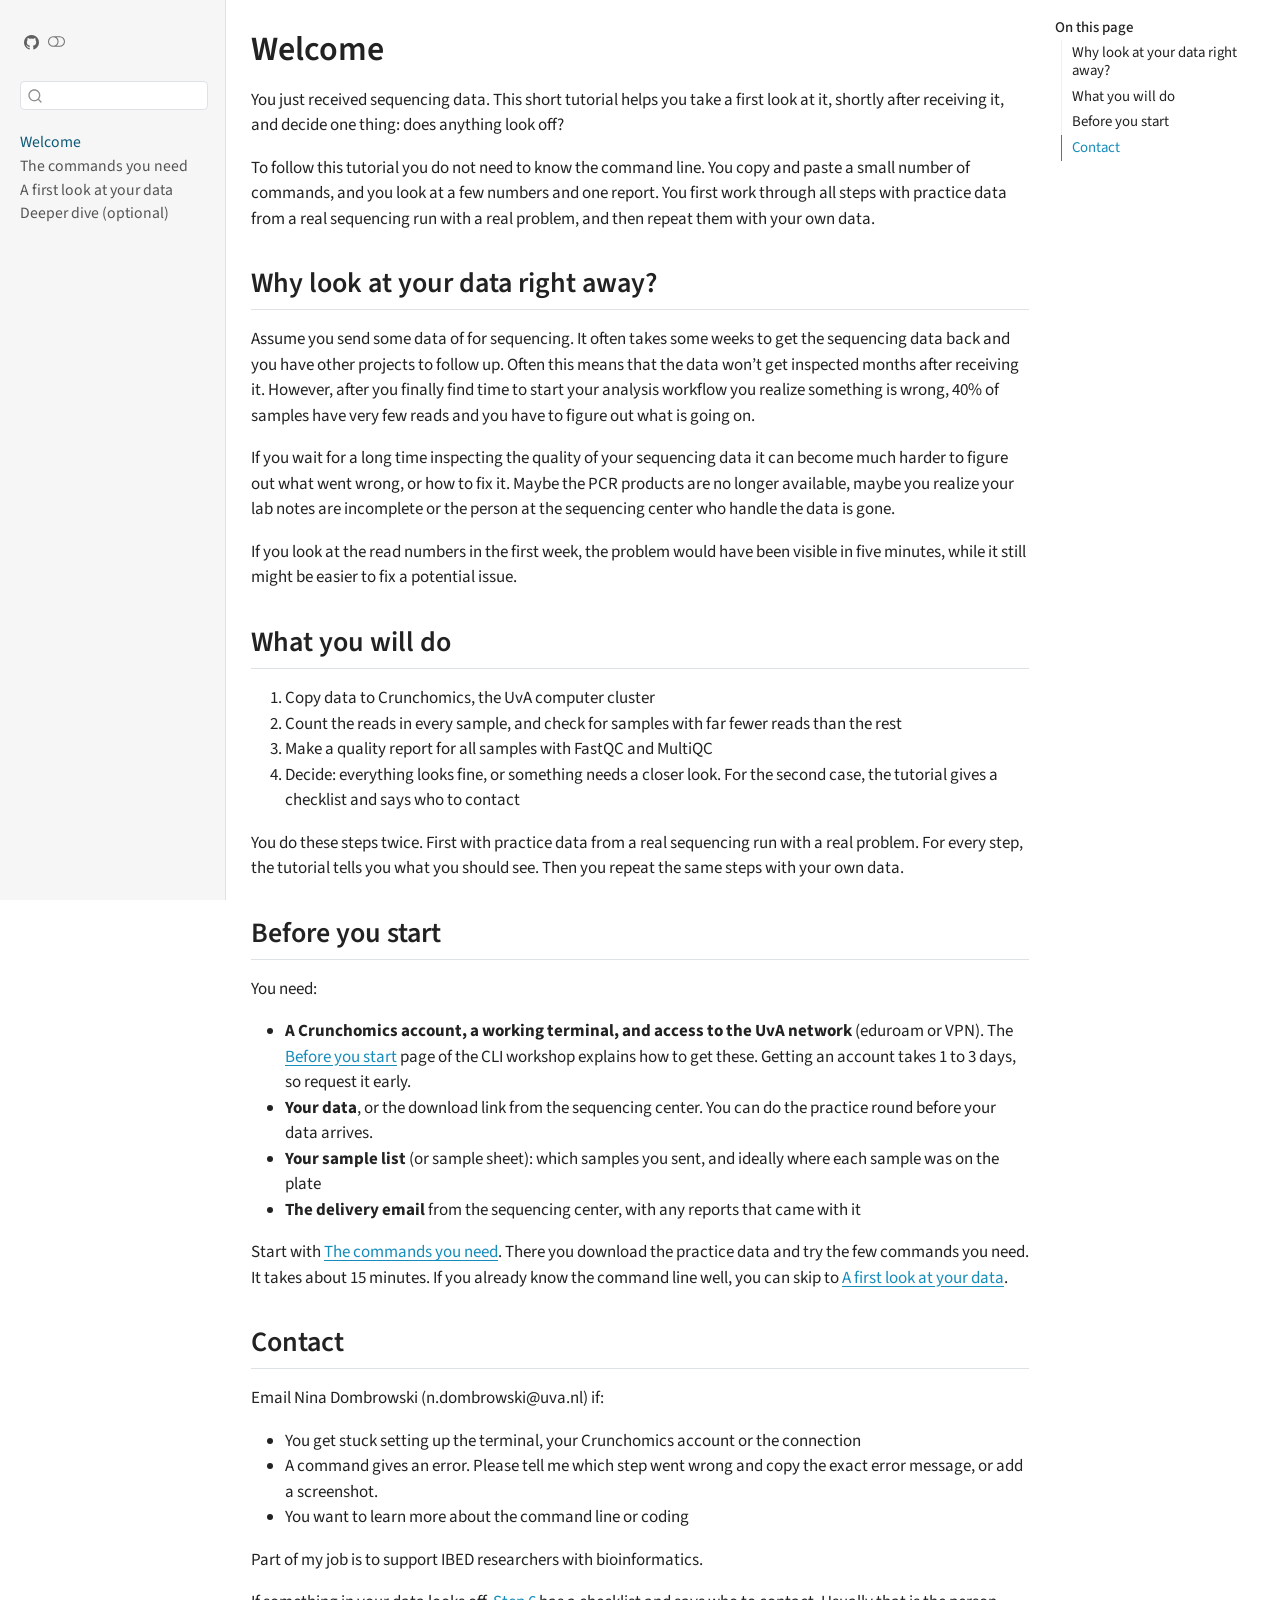
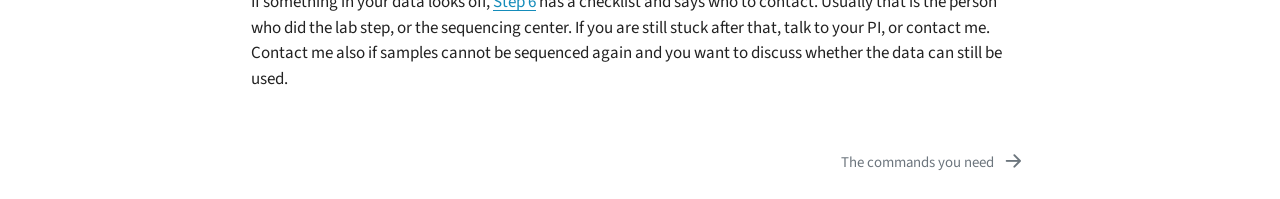
==== commit 260d6254: "beautify website layout" ====
--- a/docs/index.html
+++ b/docs/index.html
@@ -30,6 +30,7 @@
 <script src="site_libs/quarto-search/fuse.min.js"></script>
 <script src="site_libs/quarto-search/quarto-search.js"></script>
 <meta name="quarto:offset" content="./">
+<link href="./source/cli_minimum.html" rel="next">
 <script src="site_libs/quarto-html/quarto.js" type="module"></script>
 <script src="site_libs/quarto-html/tabsets/tabsets.js" type="module"></script>
 <script src="site_libs/quarto-html/axe/axe-check.js" type="module"></script>
@@ -264,6 +265,7 @@
       <a href="./index.html" class="sidebar-logo-link">
       </a>
       <div class="sidebar-tools-main">
+    <a href="https://github.com/ndombrowski/sequencing_qc" title="" class="quarto-navigation-tool px-1" aria-label=""><i class="bi bi-github"></i></a>
   <a href="" class="quarto-color-scheme-toggle quarto-navigation-tool  px-1" onclick="window.quartoToggleColorScheme(); return false;" title="Toggle dark mode"><i class="bi"></i></a>
 </div>
       </div>
@@ -795,6 +797,15 @@
     }
   });
   </script>
+<nav class="page-navigation">
+  <div class="nav-page nav-page-previous">
+  </div>
+  <div class="nav-page nav-page-next">
+      <a href="./source/cli_minimum.html" class="pagination-link" aria-label="The commands you need">
+        <span class="nav-page-text">The commands you need</span> <i class="bi bi-arrow-right-short"></i>
+      </a>
+  </div>
+</nav>
 </div> <!-- /content -->
 
 
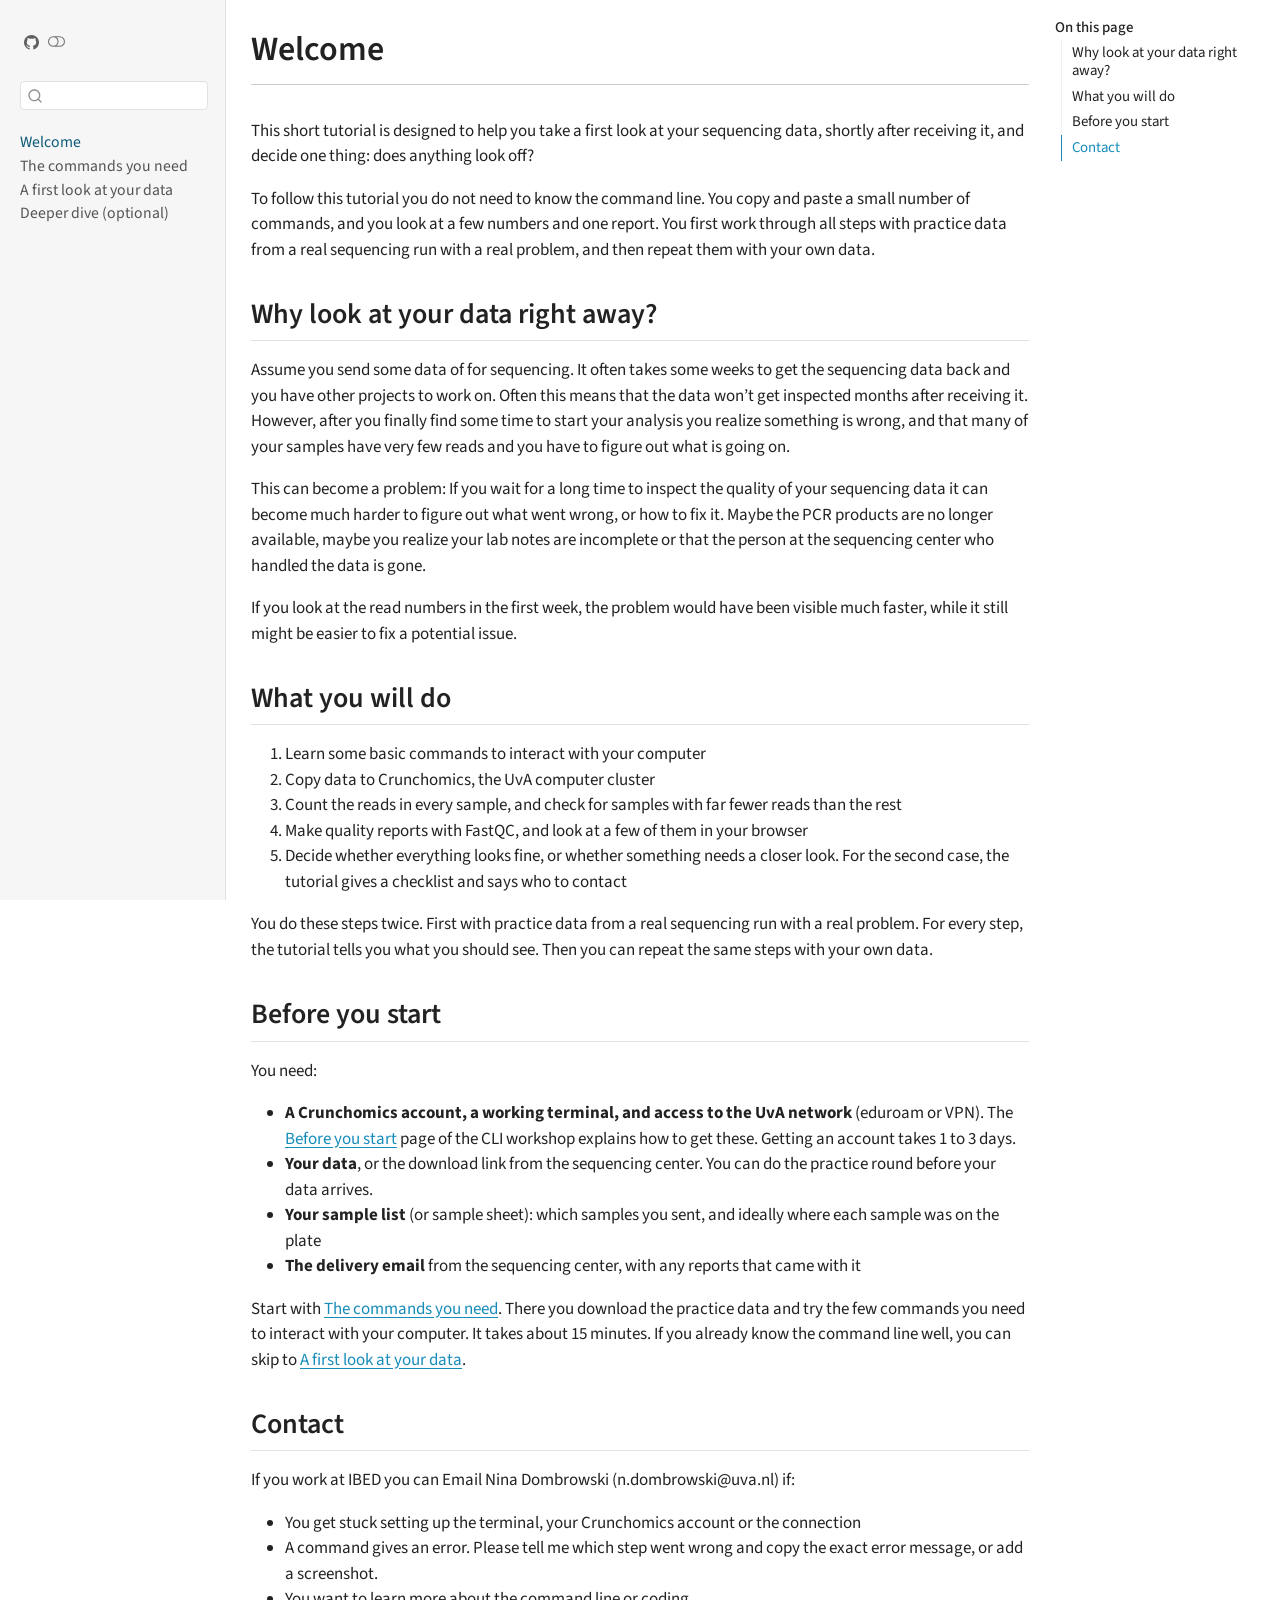
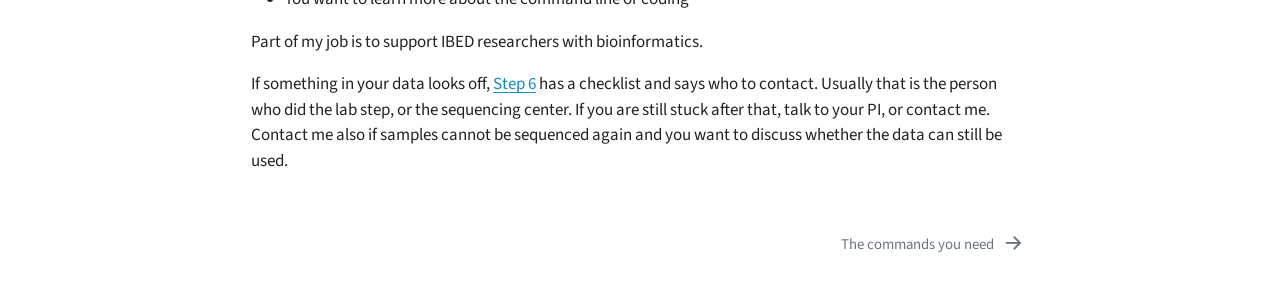
==== commit 2003baaa: "edit of whole document for consistency and readability" ====
--- a/docs/index.html
+++ b/docs/index.html
@@ -43,9 +43,9 @@
 <link href="site_libs/quarto-html/quarto-syntax-highlighting-7b89279ff1a6dce999919e0e67d4d9ec.css" rel="stylesheet" class="quarto-color-scheme-extra" id="quarto-text-highlighting-styles">
 <script src="site_libs/bootstrap/bootstrap.min.js"></script>
 <link href="site_libs/bootstrap/bootstrap-icons.css" rel="stylesheet">
-<link href="site_libs/bootstrap/bootstrap-a8c54b696edecc08a61f744415371247.min.css" rel="stylesheet" append-hash="true" class="quarto-color-scheme" id="quarto-bootstrap" data-mode="light">
-<link href="site_libs/bootstrap/bootstrap-dark-7ecb8f517338ca286f29673a4347da8d.min.css" rel="stylesheet" append-hash="true" class="quarto-color-scheme quarto-color-alternate" id="quarto-bootstrap" data-mode="dark">
-<link href="site_libs/bootstrap/bootstrap-a8c54b696edecc08a61f744415371247.min.css" rel="stylesheet" append-hash="true" class="quarto-color-scheme-extra" id="quarto-bootstrap" data-mode="light">
+<link href="site_libs/bootstrap/bootstrap-07ba6b261650929f6c0e3bf61f8c80ad.min.css" rel="stylesheet" append-hash="true" class="quarto-color-scheme" id="quarto-bootstrap" data-mode="light">
+<link href="site_libs/bootstrap/bootstrap-dark-5290abd680639bf24a9d861acc7641a1.min.css" rel="stylesheet" append-hash="true" class="quarto-color-scheme quarto-color-alternate" id="quarto-bootstrap" data-mode="dark">
+<link href="site_libs/bootstrap/bootstrap-07ba6b261650929f6c0e3bf61f8c80ad.min.css" rel="stylesheet" append-hash="true" class="quarto-color-scheme-extra" id="quarto-bootstrap" data-mode="light">
 <script id="quarto-search-options" type="application/json">{
   "location": "sidebar",
   "copy-button": false,
@@ -340,38 +340,39 @@
 </header>
 
 
-<p>You just received sequencing data. This short tutorial helps you take a first look at it, shortly after receiving it, and decide one thing: does anything look off?</p>
+<p>This short tutorial is designed to help you take a first look at your sequencing data, shortly after receiving it, and decide one thing: does anything look off?</p>
 <p>To follow this tutorial you do not need to know the command line. You copy and paste a small number of commands, and you look at a few numbers and one report. You first work through all steps with practice data from a real sequencing run with a real problem, and then repeat them with your own data.</p>
 <section id="why-look-at-your-data-right-away" class="level2">
 <h2 class="anchored" data-anchor-id="why-look-at-your-data-right-away">Why look at your data right away?</h2>
-<p>Assume you send some data of for sequencing. It often takes some weeks to get the sequencing data back and you have other projects to follow up. Often this means that the data won’t get inspected months after receiving it. However, after you finally find time to start your analysis workflow you realize something is wrong, 40% of samples have very few reads and you have to figure out what is going on.</p>
-<p>If you wait for a long time inspecting the quality of your sequencing data it can become much harder to figure out what went wrong, or how to fix it. Maybe the PCR products are no longer available, maybe you realize your lab notes are incomplete or the person at the sequencing center who handle the data is gone.</p>
-<p>If you look at the read numbers in the first week, the problem would have been visible in five minutes, while it still might be easier to fix a potential issue.</p>
+<p>Assume you send some data of for sequencing. It often takes some weeks to get the sequencing data back and you have other projects to work on. Often this means that the data won’t get inspected months after receiving it. However, after you finally find some time to start your analysis you realize something is wrong, and that many of your samples have very few reads and you have to figure out what is going on.</p>
+<p>This can become a problem: If you wait for a long time to inspect the quality of your sequencing data it can become much harder to figure out what went wrong, or how to fix it. Maybe the PCR products are no longer available, maybe you realize your lab notes are incomplete or that the person at the sequencing center who handled the data is gone.</p>
+<p>If you look at the read numbers in the first week, the problem would have been visible much faster, while it still might be easier to fix a potential issue.</p>
 </section>
 <section id="what-you-will-do" class="level2">
 <h2 class="anchored" data-anchor-id="what-you-will-do">What you will do</h2>
 <ol type="1">
+<li>Learn some basic commands to interact with your computer</li>
 <li>Copy data to Crunchomics, the UvA computer cluster</li>
 <li>Count the reads in every sample, and check for samples with far fewer reads than the rest</li>
-<li>Make a quality report for all samples with FastQC and MultiQC</li>
-<li>Decide: everything looks fine, or something needs a closer look. For the second case, the tutorial gives a checklist and says who to contact</li>
+<li>Make quality reports with FastQC, and look at a few of them in your browser</li>
+<li>Decide whether everything looks fine, or whether something needs a closer look. For the second case, the tutorial gives a checklist and says who to contact</li>
 </ol>
-<p>You do these steps twice. First with practice data from a real sequencing run with a real problem. For every step, the tutorial tells you what you should see. Then you repeat the same steps with your own data.</p>
+<p>You do these steps twice. First with practice data from a real sequencing run with a real problem. For every step, the tutorial tells you what you should see. Then you can repeat the same steps with your own data.</p>
 </section>
 <section id="before-you-start" class="level2">
 <h2 class="anchored" data-anchor-id="before-you-start">Before you start</h2>
 <p>You need:</p>
 <ul>
-<li><strong>A Crunchomics account, a working terminal, and access to the UvA network</strong> (eduroam or VPN). The <a href="https://ndombrowski.github.io/cli_workshop/source/installation.html">Before you start</a> page of the CLI workshop explains how to get these. Getting an account takes 1 to 3 days, so request it early.</li>
+<li><strong>A Crunchomics account, a working terminal, and access to the UvA network</strong> (eduroam or VPN). The <a href="https://ndombrowski.github.io/cli_workshop/source/installation.html">Before you start</a> page of the CLI workshop explains how to get these. Getting an account takes 1 to 3 days.</li>
 <li><strong>Your data</strong>, or the download link from the sequencing center. You can do the practice round before your data arrives.</li>
 <li><strong>Your sample list</strong> (or sample sheet): which samples you sent, and ideally where each sample was on the plate</li>
 <li><strong>The delivery email</strong> from the sequencing center, with any reports that came with it</li>
 </ul>
-<p>Start with <a href="./source/cli_minimum.html">The commands you need</a>. There you download the practice data and try the few commands you need. It takes about 15 minutes. If you already know the command line well, you can skip to <a href="./source/first_look.html">A first look at your data</a>.</p>
+<p>Start with <a href="./source/cli_minimum.html">The commands you need</a>. There you download the practice data and try the few commands you need to interact with your computer. It takes about 15 minutes. If you already know the command line well, you can skip to <a href="./source/first_look.html">A first look at your data</a>.</p>
 </section>
 <section id="contact" class="level2">
 <h2 class="anchored" data-anchor-id="contact">Contact</h2>
-<p>Email Nina Dombrowski (n.dombrowski@uva.nl) if:</p>
+<p>If you work at IBED you can Email Nina Dombrowski (n.dombrowski@uva.nl) if:</p>
 <ul>
 <li>You get stuck setting up the terminal, your Crunchomics account or the connection</li>
 <li>A command gives an error. Please tell me which step went wrong and copy the exact error message, or add a screenshot.</li>
